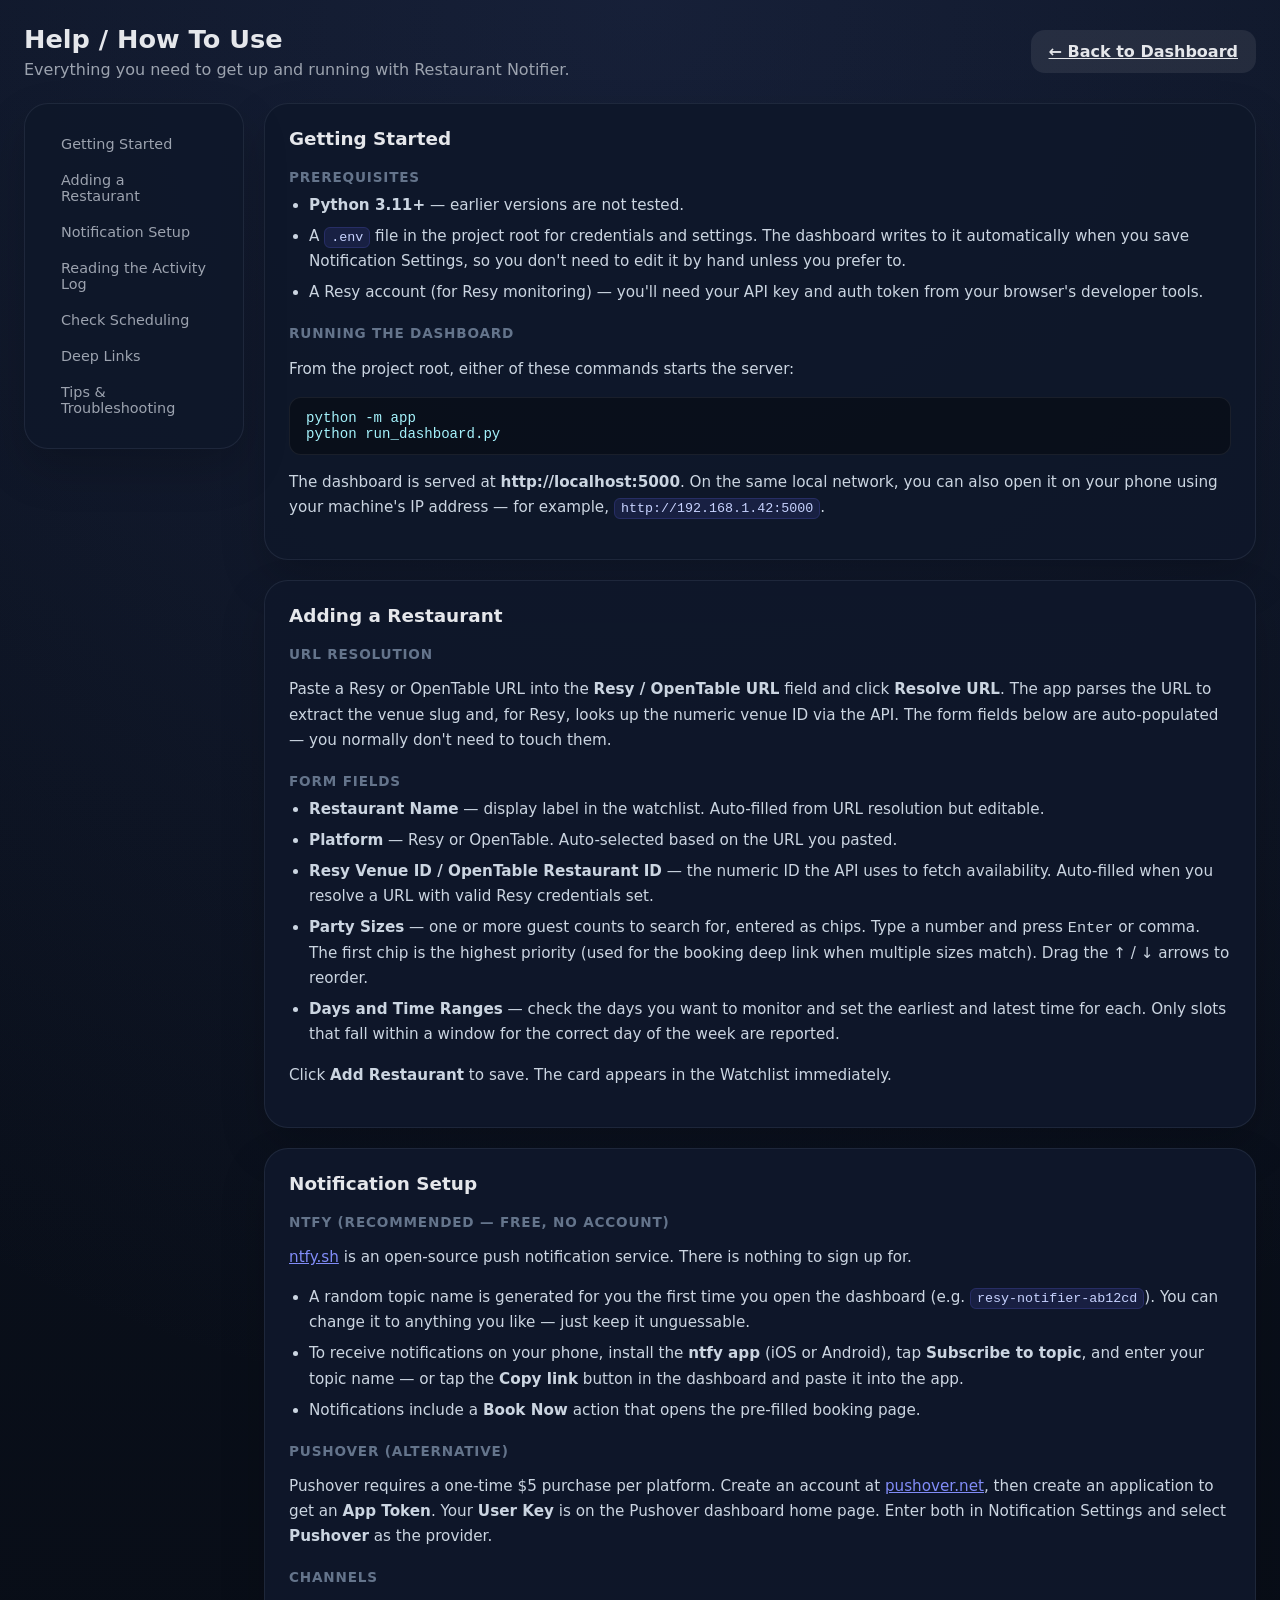
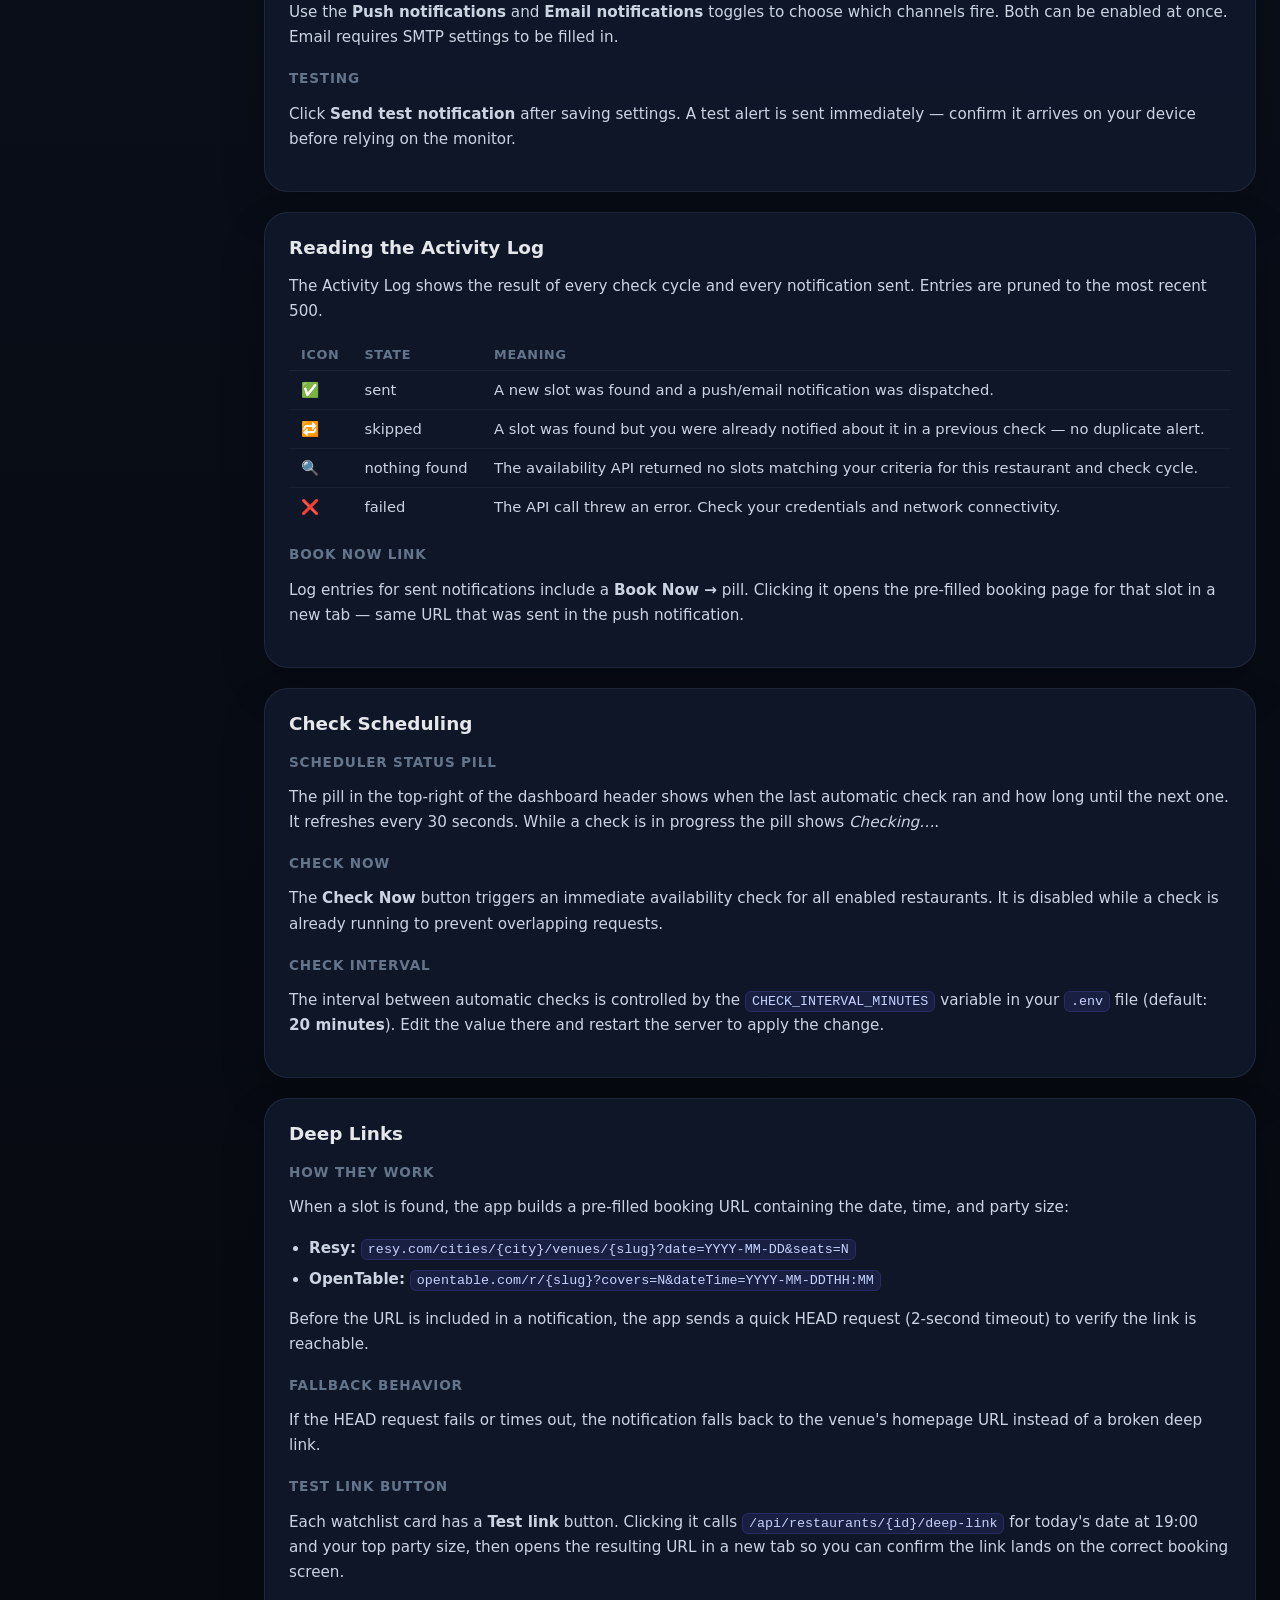
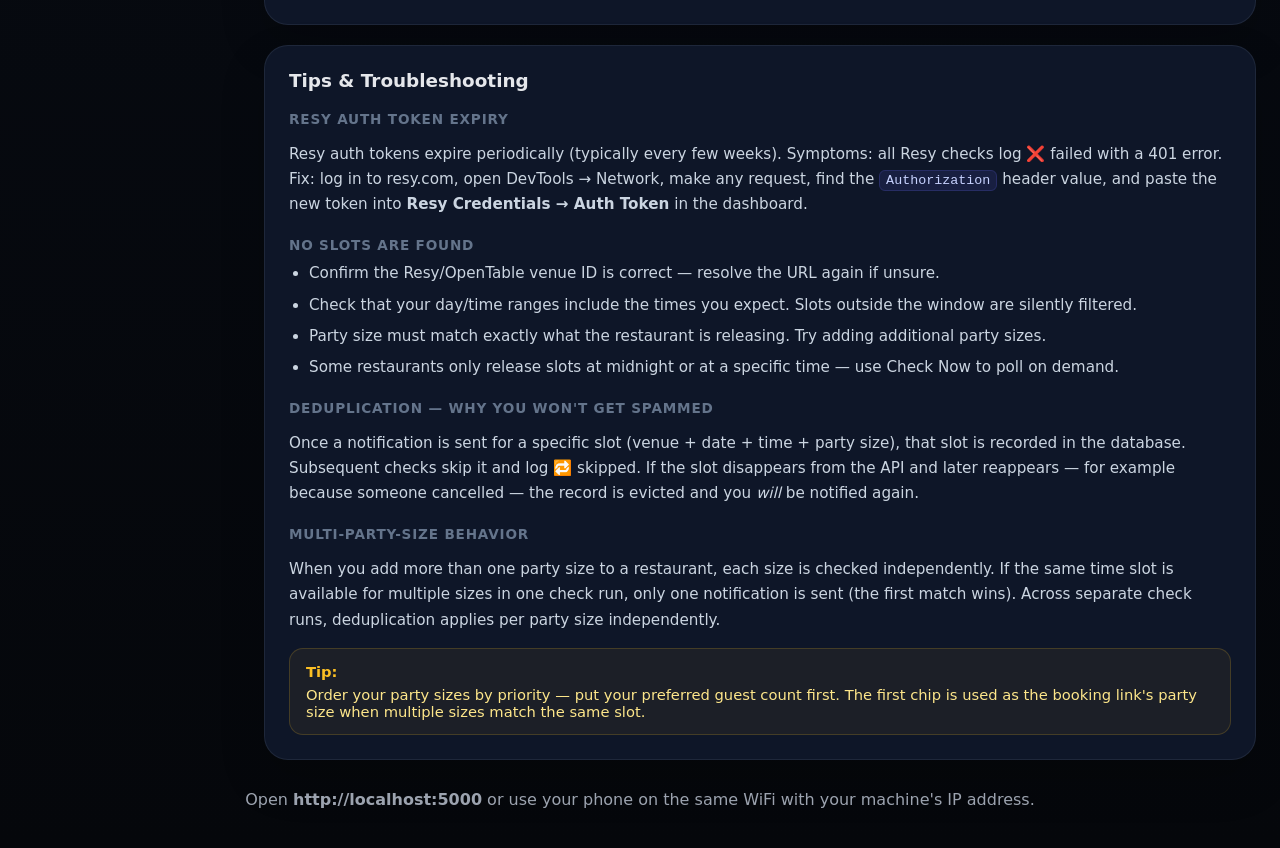
==== templates/help.html @ b2027dba "Adding a "Help" page to the UI" ====
<!DOCTYPE html>
<html lang="en">
<head>
  <meta charset="UTF-8" />
  <meta name="viewport" content="width=device-width, initial-scale=1.0" />
  <title>Help — Restaurant Notifier</title>
  <link rel="stylesheet" href="/static/style.css" />
  <style>
    .help-layout {
      display: grid;
      gap: 20px;
      grid-template-columns: 220px 1fr;
      align-items: start;
    }

    .help-toc {
      position: sticky;
      top: 24px;
    }

    .help-toc ul {
      list-style: none;
      margin: 0;
      padding: 0;
      display: grid;
      gap: 4px;
    }

    .help-toc li a {
      display: block;
      padding: 8px 12px;
      border-radius: 10px;
      color: #9ca3af;
      text-decoration: none;
      font-size: 0.9rem;
      transition: background 0.15s, color 0.15s;
    }

    .help-toc li a:hover {
      background: rgba(255, 255, 255, 0.05);
      color: #e5e7eb;
    }

    .help-body {
      display: grid;
      gap: 20px;
    }

    .help-section {
      scroll-margin-top: 24px;
    }

    .help-section h2 {
      margin: 0 0 16px;
      font-size: 1.15rem;
    }

    .help-section h3 {
      margin: 20px 0 8px;
      font-size: 0.85rem;
      font-weight: 600;
      text-transform: uppercase;
      letter-spacing: 0.06em;
      color: #64748b;
    }

    .help-section p,
    .help-section li {
      color: #cbd5e1;
      line-height: 1.65;
      font-size: 0.95rem;
    }

    .help-section ul,
    .help-section ol {
      margin: 8px 0 0;
      padding-left: 20px;
      display: grid;
      gap: 6px;
    }

    code {
      font-family: "Cascadia Code", "Fira Code", ui-monospace, monospace;
      font-size: 0.88em;
      padding: 2px 6px;
      border-radius: 6px;
      background: rgba(99, 102, 241, 0.12);
      color: #c7d2fe;
      border: 1px solid rgba(99, 102, 241, 0.2);
    }

    .cmd-block {
      display: block;
      width: 100%;
      margin: 10px 0;
      padding: 12px 16px;
      border-radius: 12px;
      background: rgba(0, 0, 0, 0.35);
      border: 1px solid rgba(255, 255, 255, 0.07);
      color: #a5f3fc;
      font-family: "Cascadia Code", "Fira Code", ui-monospace, monospace;
      font-size: 0.88rem;
      white-space: pre;
      overflow-x: auto;
    }

    .log-table {
      width: 100%;
      border-collapse: collapse;
      margin-top: 10px;
      font-size: 0.92rem;
    }

    .log-table th {
      text-align: left;
      padding: 8px 12px;
      color: #64748b;
      font-size: 0.8rem;
      font-weight: 600;
      text-transform: uppercase;
      letter-spacing: 0.05em;
      border-bottom: 1px solid rgba(255, 255, 255, 0.06);
    }

    .log-table td {
      padding: 10px 12px;
      color: #cbd5e1;
      border-bottom: 1px solid rgba(255, 255, 255, 0.04);
      vertical-align: top;
    }

    .log-table tr:last-child td {
      border-bottom: none;
    }

    .callout {
      display: grid;
      gap: 6px;
      padding: 14px 16px;
      border-radius: 14px;
      background: rgba(251, 191, 36, 0.06);
      border: 1px solid rgba(251, 191, 36, 0.18);
      color: #fde68a;
      font-size: 0.92rem;
      margin-top: 12px;
    }

    .callout strong {
      color: #fbbf24;
    }

    @media (max-width: 860px) {
      .help-layout {
        grid-template-columns: 1fr;
      }
      .help-toc {
        position: static;
      }
    }
  </style>
</head>
<body>
  <div class="page-shell">
    <header class="app-header">
      <div>
        <h1>Help / How To Use</h1>
        <p>Everything you need to get up and running with Restaurant Notifier.</p>
      </div>
      <a href="/" class="button button-secondary">← Back to Dashboard</a>
    </header>

    <div class="help-layout">

      <!-- Table of Contents -->
      <nav class="panel help-toc" aria-label="Page sections">
        <ul>
          <li><a href="#getting-started">Getting Started</a></li>
          <li><a href="#adding-restaurant">Adding a Restaurant</a></li>
          <li><a href="#notifications">Notification Setup</a></li>
          <li><a href="#activity-log">Reading the Activity Log</a></li>
          <li><a href="#scheduling">Check Scheduling</a></li>
          <li><a href="#deep-links">Deep Links</a></li>
          <li><a href="#tips">Tips &amp; Troubleshooting</a></li>
        </ul>
      </nav>

      <div class="help-body">

        <!-- Getting Started -->
        <section id="getting-started" class="panel help-section">
          <h2>Getting Started</h2>

          <h3>Prerequisites</h3>
          <ul>
            <li><strong>Python 3.11+</strong> — earlier versions are not tested.</li>
            <li>A <code>.env</code> file in the project root for credentials and settings. The dashboard writes to it automatically when you save Notification Settings, so you don't need to edit it by hand unless you prefer to.</li>
            <li>A Resy account (for Resy monitoring) — you'll need your API key and auth token from your browser's developer tools.</li>
          </ul>

          <h3>Running the dashboard</h3>
          <p>From the project root, either of these commands starts the server:</p>
          <code class="cmd-block">python -m app
python run_dashboard.py</code>
          <p>The dashboard is served at <strong>http://localhost:5000</strong>. On the same local network, you can also open it on your phone using your machine's IP address — for example, <code>http://192.168.1.42:5000</code>.</p>
        </section>

        <!-- Adding a Restaurant -->
        <section id="adding-restaurant" class="panel help-section">
          <h2>Adding a Restaurant</h2>

          <h3>URL resolution</h3>
          <p>Paste a Resy or OpenTable URL into the <strong>Resy / OpenTable URL</strong> field and click <strong>Resolve URL</strong>. The app parses the URL to extract the venue slug and, for Resy, looks up the numeric venue ID via the API. The form fields below are auto-populated — you normally don't need to touch them.</p>

          <h3>Form fields</h3>
          <ul>
            <li><strong>Restaurant Name</strong> — display label in the watchlist. Auto-filled from URL resolution but editable.</li>
            <li><strong>Platform</strong> — Resy or OpenTable. Auto-selected based on the URL you pasted.</li>
            <li><strong>Resy Venue ID / OpenTable Restaurant ID</strong> — the numeric ID the API uses to fetch availability. Auto-filled when you resolve a URL with valid Resy credentials set.</li>
            <li><strong>Party Sizes</strong> — one or more guest counts to search for, entered as chips. Type a number and press <kbd>Enter</kbd> or comma. The first chip is the highest priority (used for the booking deep link when multiple sizes match). Drag the ↑ / ↓ arrows to reorder.</li>
            <li><strong>Days and Time Ranges</strong> — check the days you want to monitor and set the earliest and latest time for each. Only slots that fall within a window for the correct day of the week are reported.</li>
          </ul>

          <p>Click <strong>Add Restaurant</strong> to save. The card appears in the Watchlist immediately.</p>
        </section>

        <!-- Notification Setup -->
        <section id="notifications" class="panel help-section">
          <h2>Notification Setup</h2>

          <h3>ntfy (recommended — free, no account)</h3>
          <p><a href="https://ntfy.sh" style="color:#818cf8">ntfy.sh</a> is an open-source push notification service. There is nothing to sign up for.</p>
          <ul>
            <li>A random topic name is generated for you the first time you open the dashboard (e.g. <code>resy-notifier-ab12cd</code>). You can change it to anything you like — just keep it unguessable.</li>
            <li>To receive notifications on your phone, install the <strong>ntfy app</strong> (iOS or Android), tap <strong>Subscribe to topic</strong>, and enter your topic name — or tap the <strong>Copy link</strong> button in the dashboard and paste it into the app.</li>
            <li>Notifications include a <strong>Book Now</strong> action that opens the pre-filled booking page.</li>
          </ul>

          <h3>Pushover (alternative)</h3>
          <p>Pushover requires a one-time $5 purchase per platform. Create an account at <a href="https://pushover.net" style="color:#818cf8">pushover.net</a>, then create an application to get an <strong>App Token</strong>. Your <strong>User Key</strong> is on the Pushover dashboard home page. Enter both in Notification Settings and select <strong>Pushover</strong> as the provider.</p>

          <h3>Channels</h3>
          <p>Use the <strong>Push notifications</strong> and <strong>Email notifications</strong> toggles to choose which channels fire. Both can be enabled at once. Email requires SMTP settings to be filled in.</p>

          <h3>Testing</h3>
          <p>Click <strong>Send test notification</strong> after saving settings. A test alert is sent immediately — confirm it arrives on your device before relying on the monitor.</p>
        </section>

        <!-- Activity Log -->
        <section id="activity-log" class="panel help-section">
          <h2>Reading the Activity Log</h2>
          <p>The Activity Log shows the result of every check cycle and every notification sent. Entries are pruned to the most recent 500.</p>

          <table class="log-table">
            <thead>
              <tr>
                <th>Icon</th>
                <th>State</th>
                <th>Meaning</th>
              </tr>
            </thead>
            <tbody>
              <tr>
                <td>✅</td>
                <td>sent</td>
                <td>A new slot was found and a push/email notification was dispatched.</td>
              </tr>
              <tr>
                <td>🔁</td>
                <td>skipped</td>
                <td>A slot was found but you were already notified about it in a previous check — no duplicate alert.</td>
              </tr>
              <tr>
                <td>🔍</td>
                <td>nothing found</td>
                <td>The availability API returned no slots matching your criteria for this restaurant and check cycle.</td>
              </tr>
              <tr>
                <td>❌</td>
                <td>failed</td>
                <td>The API call threw an error. Check your credentials and network connectivity.</td>
              </tr>
            </tbody>
          </table>

          <h3>Book Now link</h3>
          <p>Log entries for sent notifications include a <strong>Book Now →</strong> pill. Clicking it opens the pre-filled booking page for that slot in a new tab — same URL that was sent in the push notification.</p>
        </section>

        <!-- Check Scheduling -->
        <section id="scheduling" class="panel help-section">
          <h2>Check Scheduling</h2>

          <h3>Scheduler status pill</h3>
          <p>The pill in the top-right of the dashboard header shows when the last automatic check ran and how long until the next one. It refreshes every 30 seconds. While a check is in progress the pill shows <em>Checking…</em>.</p>

          <h3>Check Now</h3>
          <p>The <strong>Check Now</strong> button triggers an immediate availability check for all enabled restaurants. It is disabled while a check is already running to prevent overlapping requests.</p>

          <h3>Check interval</h3>
          <p>The interval between automatic checks is controlled by the <code>CHECK_INTERVAL_MINUTES</code> variable in your <code>.env</code> file (default: <strong>20 minutes</strong>). Edit the value there and restart the server to apply the change.</p>
        </section>

        <!-- Deep Links -->
        <section id="deep-links" class="panel help-section">
          <h2>Deep Links</h2>

          <h3>How they work</h3>
          <p>When a slot is found, the app builds a pre-filled booking URL containing the date, time, and party size:</p>
          <ul>
            <li><strong>Resy:</strong> <code>resy.com/cities/{city}/venues/{slug}?date=YYYY-MM-DD&amp;seats=N</code></li>
            <li><strong>OpenTable:</strong> <code>opentable.com/r/{slug}?covers=N&amp;dateTime=YYYY-MM-DDTHH:MM</code></li>
          </ul>
          <p>Before the URL is included in a notification, the app sends a quick HEAD request (2-second timeout) to verify the link is reachable.</p>

          <h3>Fallback behavior</h3>
          <p>If the HEAD request fails or times out, the notification falls back to the venue's homepage URL instead of a broken deep link.</p>

          <h3>Test Link button</h3>
          <p>Each watchlist card has a <strong>Test link</strong> button. Clicking it calls <code>/api/restaurants/{id}/deep-link</code> for today's date at 19:00 and your top party size, then opens the resulting URL in a new tab so you can confirm the link lands on the correct booking screen.</p>
        </section>

        <!-- Tips & Troubleshooting -->
        <section id="tips" class="panel help-section">
          <h2>Tips &amp; Troubleshooting</h2>

          <h3>Resy auth token expiry</h3>
          <p>Resy auth tokens expire periodically (typically every few weeks). Symptoms: all Resy checks log ❌ failed with a 401 error. Fix: log in to resy.com, open DevTools → Network, make any request, find the <code>Authorization</code> header value, and paste the new token into <strong>Resy Credentials → Auth Token</strong> in the dashboard.</p>

          <h3>No slots are found</h3>
          <ul>
            <li>Confirm the Resy/OpenTable venue ID is correct — resolve the URL again if unsure.</li>
            <li>Check that your day/time ranges include the times you expect. Slots outside the window are silently filtered.</li>
            <li>Party size must match exactly what the restaurant is releasing. Try adding additional party sizes.</li>
            <li>Some restaurants only release slots at midnight or at a specific time — use Check Now to poll on demand.</li>
          </ul>

          <h3>Deduplication — why you won't get spammed</h3>
          <p>Once a notification is sent for a specific slot (venue + date + time + party size), that slot is recorded in the database. Subsequent checks skip it and log 🔁 skipped. If the slot disappears from the API and later reappears — for example because someone cancelled — the record is evicted and you <em>will</em> be notified again.</p>

          <h3>Multi-party-size behavior</h3>
          <p>When you add more than one party size to a restaurant, each size is checked independently. If the same time slot is available for multiple sizes in one check run, only one notification is sent (the first match wins). Across separate check runs, deduplication applies per party size independently.</p>

          <div class="callout">
            <strong>Tip:</strong> Order your party sizes by priority — put your preferred guest count first. The first chip is used as the booking link's party size when multiple sizes match the same slot.
          </div>
        </section>

      </div><!-- /.help-body -->
    </div><!-- /.help-layout -->

    <footer class="app-footer">
      <p>Open <strong>http://localhost:5000</strong> or use your phone on the same WiFi with your machine's IP address.</p>
    </footer>
  </div>
  <!-- No JS required on this page -->
</body>
</html>
---- static/style.css ----
* {
  box-sizing: border-box;
}

:root {
  color-scheme: dark;
  font-family: Inter, system-ui, -apple-system, BlinkMacSystemFont, "Segoe UI", sans-serif;
  background: #090b10;
  color: #e5e7eb;
}

body {
  margin: 0;
  min-height: 100vh;
  background: radial-gradient(circle at top, rgba(88, 111, 194, 0.15), transparent 35%),
    linear-gradient(180deg, #0b1220 0%, #05070b 100%);
}

.page-shell {
  max-width: 1300px;
  margin: 0 auto;
  padding: 24px;
}

.app-header,
.section-header {
  display: flex;
  align-items: center;
  justify-content: space-between;
  gap: 16px;
}

.app-header {
  margin-bottom: 24px;
}

.app-header h1,
.section-header h2 {
  margin: 0;
  font-size: 1.6rem;
}

.app-header p {
  margin: 6px 0 0;
  color: #9ca3af;
}

.header-controls {
  display: flex;
  align-items: center;
  gap: 10px;
}

.status-pill {
  display: inline-flex;
  padding: 10px 14px;
  border-radius: 999px;
  background: rgba(255, 255, 255, 0.06);
  border: 1px solid rgba(255, 255, 255, 0.08);
  color: #d1d5db;
  font-size: 0.95rem;
}

.dashboard-grid {
  display: grid;
  gap: 20px;
  grid-template-columns: 1fr 1.25fr;
}

.panel {
  background: rgba(15, 23, 42, 0.96);
  border: 1px solid rgba(148, 163, 184, 0.12);
  border-radius: 24px;
  padding: 24px;
  box-shadow: 0 20px 45px rgba(0, 0, 0, 0.18);
}

.panel-highlight {
  grid-column: 1 / -1;
}

.panel-card-list {
  min-height: 360px;
}

.panel-log,
.panel-settings {
  grid-column: 1 / -1;
}

.card-list,
.log-list {
  display: grid;
  gap: 16px;
}

.restaurant-card {
  background: rgba(30, 41, 59, 0.96);
  border: 1px solid rgba(148, 163, 184, 0.12);
  border-radius: 18px;
  padding: 18px;
}

.card-header {
  display: flex;
  justify-content: space-between;
  gap: 16px;
  align-items: center;
}

.card-header strong {
  font-size: 1rem;
}

.platform-badge,
.status-chip {
  display: inline-flex;
  align-items: center;
  gap: 6px;
  padding: 6px 10px;
  border-radius: 999px;
  font-size: 0.8rem;
  letter-spacing: 0.01em;
}

.platform-badge {
  background: rgba(99, 102, 241, 0.15);
  color: #c7d2fe;
}

.status-chip {
  background: rgba(34, 197, 94, 0.16);
  color: #a7f3d0;
}

.card-body,
.restaurant-form,
.settings-form {
  margin-top: 18px;
}

.summary-row {
  display: grid;
  gap: 10px;
  grid-template-columns: repeat(2, minmax(0, 1fr));
}

.summary-item {
  background: rgba(255, 255, 255, 0.03);
  border: 1px solid rgba(255, 255, 255, 0.06);
  border-radius: 14px;
  padding: 12px 14px;
  color: #cbd5e1;
  font-size: 0.95rem;
}

.button {
  display: inline-flex;
  align-items: center;
  justify-content: center;
  border: none;
  border-radius: 14px;
  padding: 12px 18px;
  cursor: pointer;
  font-weight: 600;
  color: #e5e7eb;
  background: rgba(148, 163, 184, 0.15);
  transition: background 0.2s ease, transform 0.2s ease;
}

.button:hover {
  background: rgba(148, 163, 184, 0.24);
  transform: translateY(-1px);
}

.button-primary {
  background: #4f46e5;
}

.button-primary:hover {
  background: #4338ca;
}

.button-secondary {
  background: rgba(255,255,255,0.08);
}

.form-group {
  display: grid;
  gap: 8px;
  margin-bottom: 16px;
}

.form-group label {
  font-size: 0.95rem;
  color: #cbd5e1;
}

.form-group input,
.form-group select,
.form-group textarea {
  width: 100%;
  border: 1px solid rgba(255, 255, 255, 0.1);
  background: rgba(15, 23, 42, 0.98);
  color: #e5e7eb;
  border-radius: 12px;
  padding: 12px 14px;
}

.form-group input:focus,
.form-group select:focus,
.form-group textarea:focus {
  outline: none;
  border-color: rgba(99, 102, 241, 0.7);
  box-shadow: 0 0 0 3px rgba(99, 102, 241, 0.12);
}

.checkbox-grid {
  display: grid;
  grid-template-columns: repeat(4, minmax(0, 1fr));
  gap: 10px;
}

.checkbox-grid label {
  display: flex;
  align-items: center;
  gap: 10px;
  font-size: 0.95rem;
  color: #d1d5db;
}

.days-time-grid {
  display: flex;
  flex-direction: column;
  gap: 12px;
}

.day-time-row {
  display: flex;
  align-items: center;
  gap: 12px;
}

.day-time-row input[type="checkbox"] {
  margin: 0;
}

.day-time-row label {
  min-width: 80px;
  font-size: 0.95rem;
  color: #d1d5db;
}

.day-time-row input[type="time"] {
  flex: 1;
}

.time-row {
  display: grid;
  grid-template-columns: repeat(2, minmax(0, 1fr));
  gap: 16px;
}

.message {
  margin-top: 14px;
  padding: 14px;
  border-radius: 16px;
  background: rgba(30, 41, 59, 0.9);
  border: 1px solid rgba(148, 163, 184, 0.14);
  color: #e2e8f0;
}

.message.error {
  border-color: rgba(248, 113, 113, 0.3);
  background: rgba(239, 68, 68, 0.12);
}

.message.success {
  border-color: rgba(52, 211, 153, 0.3);
  background: rgba(34, 197, 94, 0.12);
}

.log-item {
  border-radius: 16px;
  padding: 14px;
  background: rgba(15, 23, 42, 0.9);
  border: 1px solid rgba(148, 163, 184, 0.08);
  display: grid;
  gap: 8px;
}

.log-item.highlight {
  border-color: rgba(16, 185, 129, 0.35);
  background: rgba(16, 185, 129, 0.12);
}

.log-item time {
  color: #9ca3af;
  font-size: 0.85rem;
}

.log-item p {
  margin: 0;
  color: inherit;
}

.settings-form {
  display: grid;
}

.edit-panel {
  margin-top: 16px;
  padding: 16px;
  background: rgba(255, 255, 255, 0.02);
  border-radius: 16px;
}

.edit-panel.hidden {
  display: none;
}

.edit-actions {
  display: flex;
  flex-wrap: wrap;
  gap: 12px;
  margin-top: 16px;
}

.app-footer {
  margin-top: 30px;
  text-align: center;
  color: #9ca3af;
}

.settings-section {
  margin-bottom: 28px;
}

.settings-section h3 {
  margin: 0 0 16px;
  font-size: 0.9rem;
  font-weight: 600;
  text-transform: uppercase;
  letter-spacing: 0.06em;
  color: #64748b;
}

.toggle-row {
  display: flex;
  gap: 24px;
  flex-wrap: wrap;
}

.toggle-label {
  display: flex;
  align-items: center;
  gap: 10px;
  font-size: 0.95rem;
  color: #d1d5db;
  cursor: pointer;
}

.toggle-label input[type="checkbox"] {
  width: 16px;
  height: 16px;
  accent-color: #4f46e5;
}

.input-with-action {
  display: flex;
  gap: 10px;
}

.input-with-action input {
  flex: 1;
}

.test-notification-row {
  margin-bottom: 28px;
  display: flex;
  flex-direction: column;
  gap: 12px;
  align-items: flex-start;
}

.log-item.level-error {
  border-color: rgba(248, 113, 113, 0.3);
  background: rgba(239, 68, 68, 0.08);
}

.book-now-link {
  display: inline-flex;
  align-items: center;
  font-size: 0.8rem;
  font-weight: 600;
  color: #818cf8;
  text-decoration: none;
  padding: 4px 10px;
  border: 1px solid rgba(99, 102, 241, 0.3);
  border-radius: 8px;
  background: rgba(99, 102, 241, 0.1);
  transition: background 0.15s ease;
  align-self: flex-start;
}

.book-now-link:hover {
  background: rgba(99, 102, 241, 0.2);
  color: #a5b4fc;
}

.chip-input-container {
  display: flex;
  flex-wrap: wrap;
  gap: 8px;
  padding: 8px 10px;
  border: 1px solid rgba(255, 255, 255, 0.1);
  border-radius: 12px;
  background: rgba(15, 23, 42, 0.98);
  min-height: 48px;
  align-items: center;
  cursor: text;
}

.chip-input-container:focus-within {
  border-color: rgba(99, 102, 241, 0.7);
  box-shadow: 0 0 0 3px rgba(99, 102, 241, 0.12);
}

.chip {
  display: inline-flex;
  align-items: center;
  gap: 3px;
  padding: 4px 6px 4px 8px;
  border-radius: 8px;
  background: rgba(99, 102, 241, 0.18);
  border: 1px solid rgba(99, 102, 241, 0.35);
  color: #c7d2fe;
  font-size: 0.85rem;
  user-select: none;
}

.chip-ordinal {
  color: #818cf8;
  font-size: 0.72rem;
  margin-right: 2px;
}

.chip-value {
  font-weight: 700;
  margin-right: 2px;
}

.chip-btn {
  border: none;
  background: none;
  cursor: pointer;
  color: #818cf8;
  padding: 0 2px;
  font-size: 0.85rem;
  line-height: 1;
  border-radius: 4px;
  transition: color 0.15s;
}

.chip-btn:hover:not(:disabled) {
  color: #a5b4fc;
}

.chip-btn:disabled {
  color: #374151;
  cursor: default;
}

.chip-input-wrap {
  flex: 1;
  min-width: 90px;
}

.chip-text-input {
  width: 100%;
  border: none;
  background: transparent;
  color: #e5e7eb;
  padding: 4px 6px;
  font-size: 0.9rem;
  outline: none;
  -moz-appearance: textfield;
}

.chip-text-input::-webkit-outer-spin-button,
.chip-text-input::-webkit-inner-spin-button {
  -webkit-appearance: none;
}

@media (max-width: 920px) {
  .dashboard-grid {
    grid-template-columns: 1fr;
  }
  .checkbox-grid {
    grid-template-columns: repeat(2, minmax(0, 1fr));
  }
}

@media (max-width: 620px) {
  .checkbox-grid {
    grid-template-columns: 1fr;
  }
}
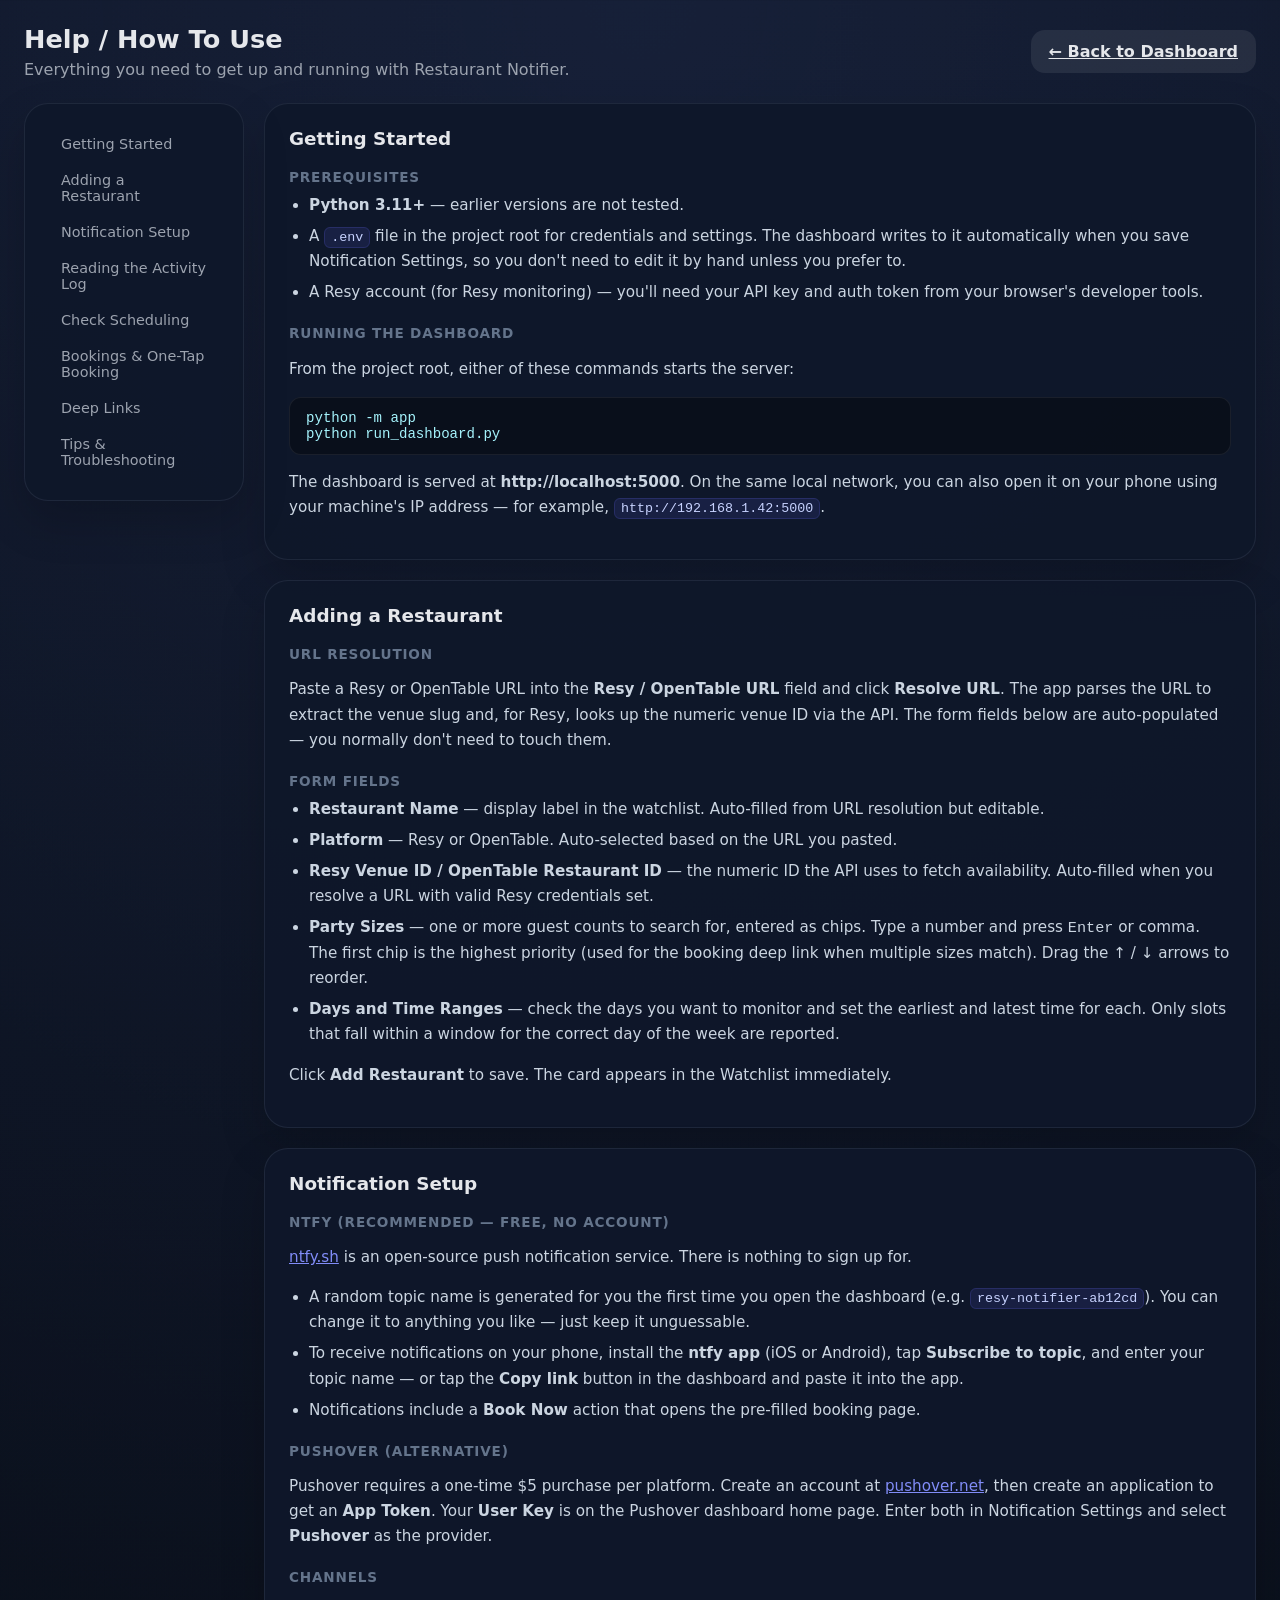
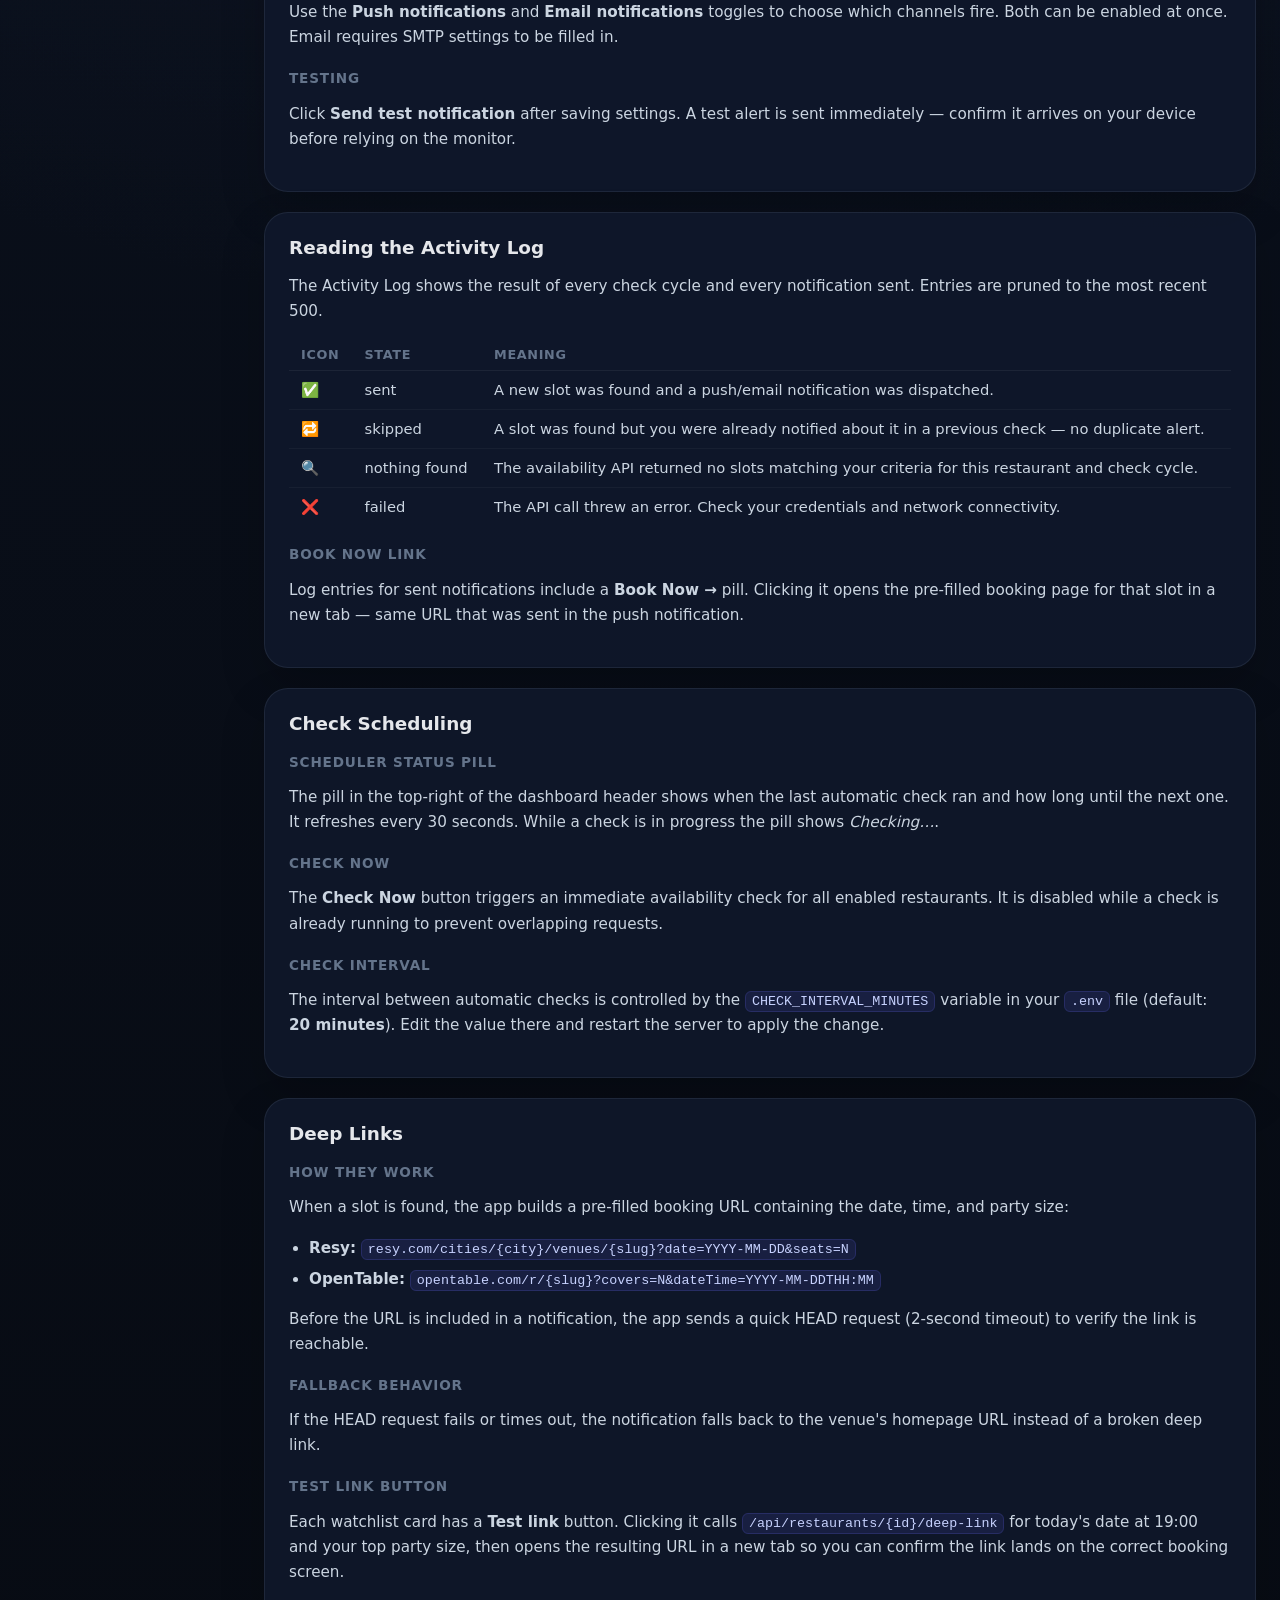
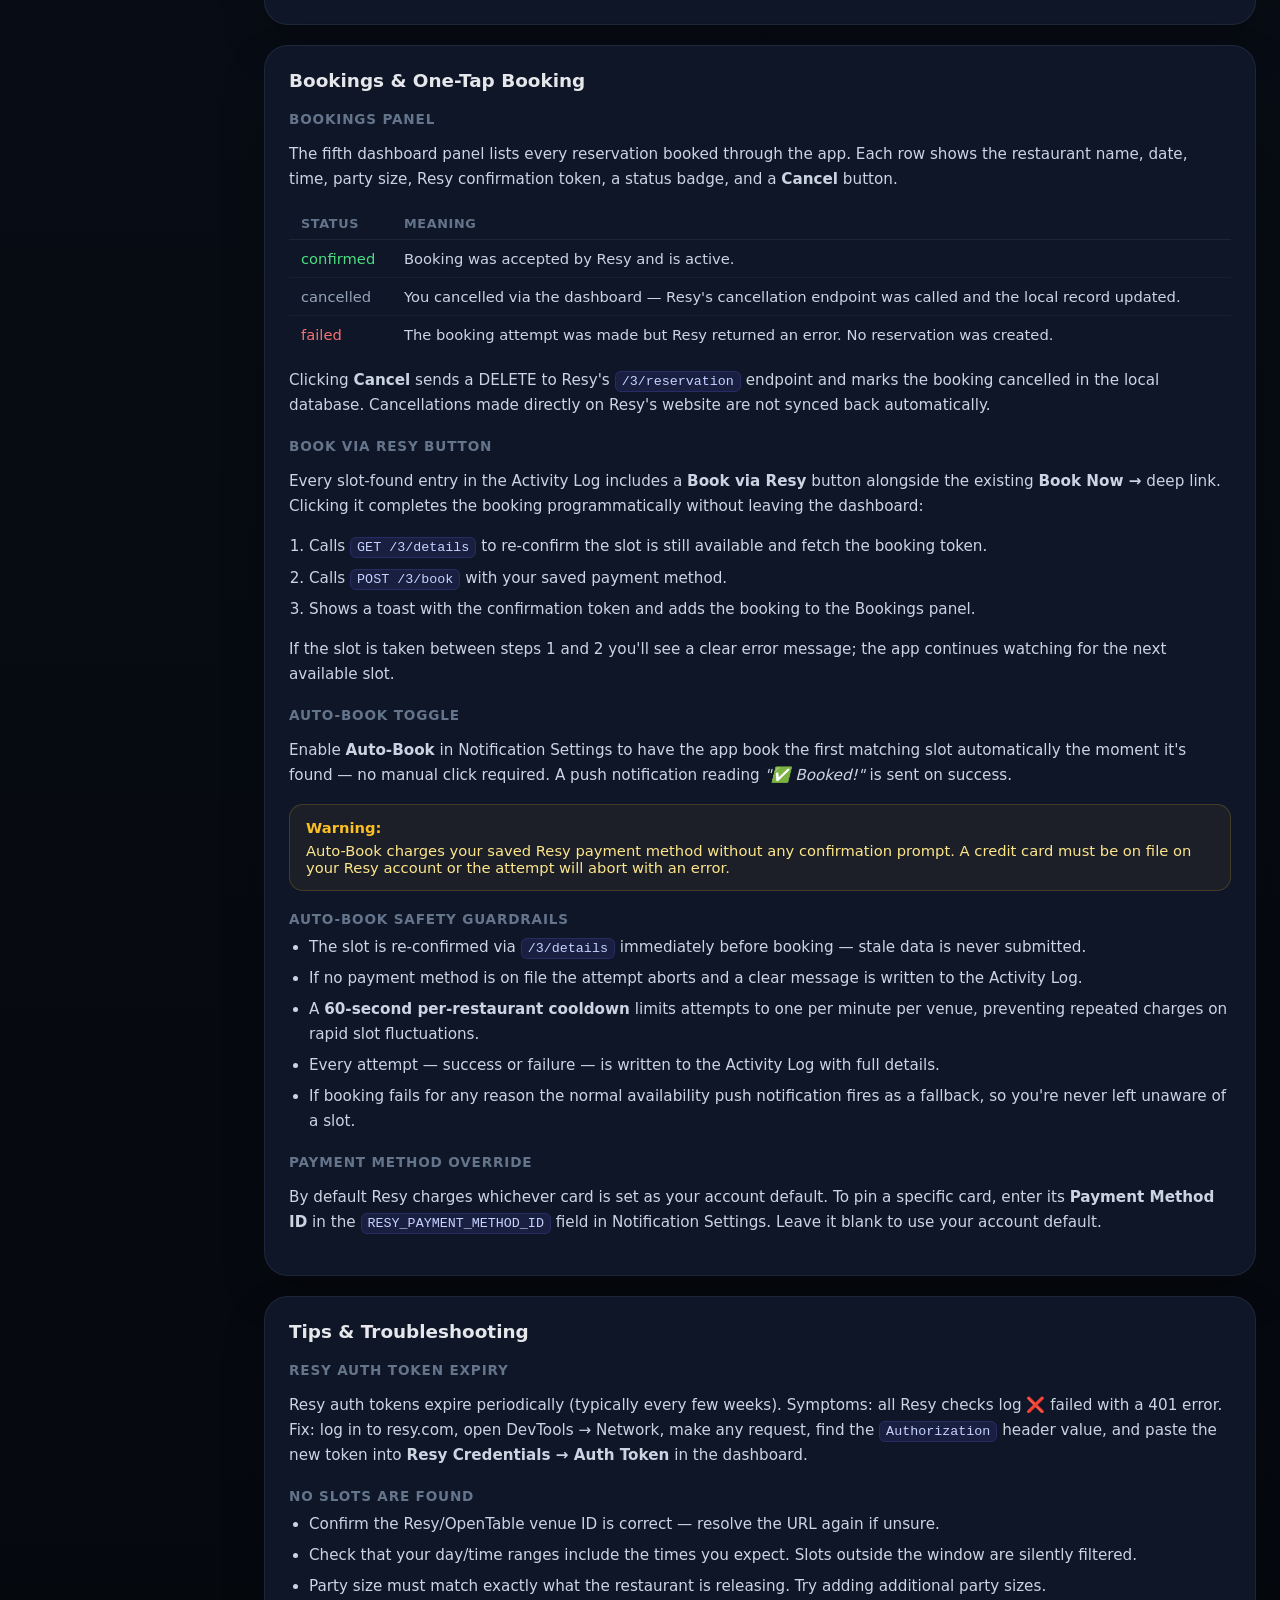
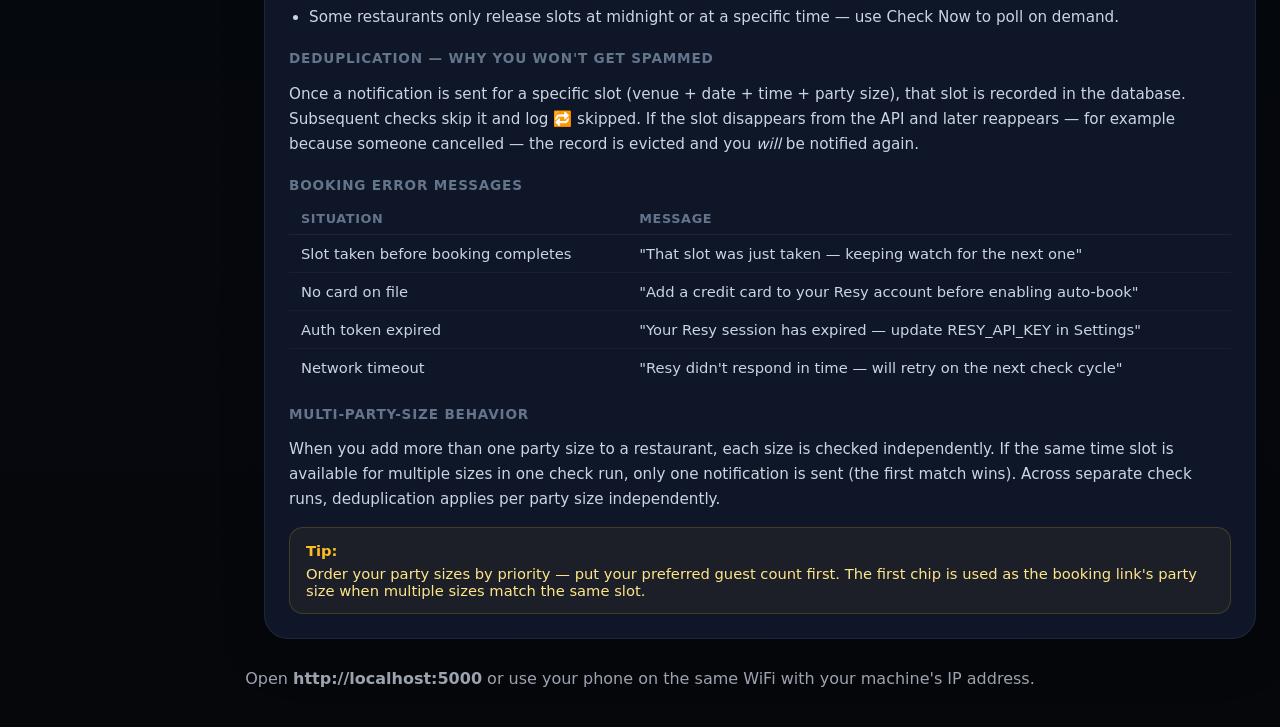
==== commit 4f7bc659: "Updating "Help" screen" ====
--- a/templates/help.html
+++ b/templates/help.html
@@ -179,6 +179,7 @@
           <li><a href="#notifications">Notification Setup</a></li>
           <li><a href="#activity-log">Reading the Activity Log</a></li>
           <li><a href="#scheduling">Check Scheduling</a></li>
+          <li><a href="#bookings">Bookings &amp; One-Tap Booking</a></li>
           <li><a href="#deep-links">Deep Links</a></li>
           <li><a href="#tips">Tips &amp; Troubleshooting</a></li>
         </ul>
@@ -319,6 +320,67 @@
           <p>Each watchlist card has a <strong>Test link</strong> button. Clicking it calls <code>/api/restaurants/{id}/deep-link</code> for today's date at 19:00 and your top party size, then opens the resulting URL in a new tab so you can confirm the link lands on the correct booking screen.</p>
         </section>
 
+        <!-- Bookings & One-Tap Booking -->
+        <section id="bookings" class="panel help-section">
+          <h2>Bookings &amp; One-Tap Booking</h2>
+
+          <h3>Bookings panel</h3>
+          <p>The fifth dashboard panel lists every reservation booked through the app. Each row shows the restaurant name, date, time, party size, Resy confirmation token, a status badge, and a <strong>Cancel</strong> button.</p>
+
+          <table class="log-table">
+            <thead>
+              <tr>
+                <th>Status</th>
+                <th>Meaning</th>
+              </tr>
+            </thead>
+            <tbody>
+              <tr>
+                <td style="color:#4ade80">confirmed</td>
+                <td>Booking was accepted by Resy and is active.</td>
+              </tr>
+              <tr>
+                <td style="color:#94a3b8">cancelled</td>
+                <td>You cancelled via the dashboard — Resy's cancellation endpoint was called and the local record updated.</td>
+              </tr>
+              <tr>
+                <td style="color:#f87171">failed</td>
+                <td>The booking attempt was made but Resy returned an error. No reservation was created.</td>
+              </tr>
+            </tbody>
+          </table>
+
+          <p>Clicking <strong>Cancel</strong> sends a DELETE to Resy's <code>/3/reservation</code> endpoint and marks the booking cancelled in the local database. Cancellations made directly on Resy's website are not synced back automatically.</p>
+
+          <h3>Book via Resy button</h3>
+          <p>Every slot-found entry in the Activity Log includes a <strong>Book via Resy</strong> button alongside the existing <strong>Book Now →</strong> deep link. Clicking it completes the booking programmatically without leaving the dashboard:</p>
+          <ol>
+            <li>Calls <code>GET /3/details</code> to re-confirm the slot is still available and fetch the booking token.</li>
+            <li>Calls <code>POST /3/book</code> with your saved payment method.</li>
+            <li>Shows a toast with the confirmation token and adds the booking to the Bookings panel.</li>
+          </ol>
+          <p>If the slot is taken between steps 1 and 2 you'll see a clear error message; the app continues watching for the next available slot.</p>
+
+          <h3>Auto-Book toggle</h3>
+          <p>Enable <strong>Auto-Book</strong> in Notification Settings to have the app book the first matching slot automatically the moment it's found — no manual click required. A push notification reading <em>"✅ Booked!"</em> is sent on success.</p>
+
+          <div class="callout">
+            <strong>Warning:</strong> Auto-Book charges your saved Resy payment method without any confirmation prompt. A credit card must be on file on your Resy account or the attempt will abort with an error.
+          </div>
+
+          <h3>Auto-Book safety guardrails</h3>
+          <ul>
+            <li>The slot is re-confirmed via <code>/3/details</code> immediately before booking — stale data is never submitted.</li>
+            <li>If no payment method is on file the attempt aborts and a clear message is written to the Activity Log.</li>
+            <li>A <strong>60-second per-restaurant cooldown</strong> limits attempts to one per minute per venue, preventing repeated charges on rapid slot fluctuations.</li>
+            <li>Every attempt — success or failure — is written to the Activity Log with full details.</li>
+            <li>If booking fails for any reason the normal availability push notification fires as a fallback, so you're never left unaware of a slot.</li>
+          </ul>
+
+          <h3>Payment method override</h3>
+          <p>By default Resy charges whichever card is set as your account default. To pin a specific card, enter its <strong>Payment Method ID</strong> in the <code>RESY_PAYMENT_METHOD_ID</code> field in Notification Settings. Leave it blank to use your account default.</p>
+        </section>
+
         <!-- Tips & Troubleshooting -->
         <section id="tips" class="panel help-section">
           <h2>Tips &amp; Troubleshooting</h2>
@@ -336,6 +398,34 @@
 
           <h3>Deduplication — why you won't get spammed</h3>
           <p>Once a notification is sent for a specific slot (venue + date + time + party size), that slot is recorded in the database. Subsequent checks skip it and log 🔁 skipped. If the slot disappears from the API and later reappears — for example because someone cancelled — the record is evicted and you <em>will</em> be notified again.</p>
+
+          <h3>Booking error messages</h3>
+          <table class="log-table">
+            <thead>
+              <tr>
+                <th>Situation</th>
+                <th>Message</th>
+              </tr>
+            </thead>
+            <tbody>
+              <tr>
+                <td>Slot taken before booking completes</td>
+                <td>"That slot was just taken — keeping watch for the next one"</td>
+              </tr>
+              <tr>
+                <td>No card on file</td>
+                <td>"Add a credit card to your Resy account before enabling auto-book"</td>
+              </tr>
+              <tr>
+                <td>Auth token expired</td>
+                <td>"Your Resy session has expired — update RESY_API_KEY in Settings"</td>
+              </tr>
+              <tr>
+                <td>Network timeout</td>
+                <td>"Resy didn't respond in time — will retry on the next check cycle"</td>
+              </tr>
+            </tbody>
+          </table>
 
           <h3>Multi-party-size behavior</h3>
           <p>When you add more than one party size to a restaurant, each size is checked independently. If the same time slot is available for multiple sizes in one check run, only one notification is sent (the first match wins). Across separate check runs, deduplication applies per party size independently.</p>
--- a/static/style.css
+++ b/static/style.css
@@ -131,6 +131,26 @@
 .status-chip {
   background: rgba(34, 197, 94, 0.16);
   color: #a7f3d0;
+}
+
+.avail-badge {
+  display: inline-flex;
+  align-items: center;
+  padding: 6px 10px;
+  border-radius: 999px;
+  font-size: 0.8rem;
+  font-weight: 600;
+  letter-spacing: 0.01em;
+}
+
+.avail-badge-some {
+  background: rgba(34, 197, 94, 0.16);
+  color: #a7f3d0;
+}
+
+.avail-badge-none {
+  background: rgba(148, 163, 184, 0.12);
+  color: #64748b;
 }
 
 .card-body,
@@ -183,6 +203,97 @@
 
 .button-secondary {
   background: rgba(255,255,255,0.08);
+}
+
+.btn-delete {
+  background: #e53935;
+  border-radius: 6px;
+  padding: 10px 16px;
+  gap: 6px;
+  color: #ffffff;
+  font-weight: 500;
+  transition: background 0.15s ease, transform 0.15s ease;
+}
+
+.btn-delete:hover {
+  background: #c62828;
+  transform: translateY(-1px);
+}
+
+.btn-delete:active {
+  background: #b01a1a;
+  transform: none;
+}
+
+/* iOS-style toggle switch — button wrapper keeps .button for mobile touch target + layout */
+.toggle-switch {
+  background: none;
+  padding: 0;
+  border-radius: 0;
+  transition: none;
+}
+
+.toggle-switch:hover {
+  background: none;
+  transform: none;
+}
+
+.toggle-switch:focus-visible {
+  outline: none;
+}
+
+.toggle-track {
+  position: relative;
+  width: 64px;
+  height: 28px;
+  border-radius: 999px;
+  background: #e53935;
+  transition: background 0.2s ease;
+  display: block;
+  flex-shrink: 0;
+}
+
+.toggle-switch:focus-visible .toggle-track {
+  outline: 2px solid #818cf8;
+  outline-offset: 2px;
+}
+
+.toggle-switch[aria-pressed="true"] .toggle-track {
+  background: #43a047;
+}
+
+.toggle-thumb {
+  position: absolute;
+  top: 2px;
+  left: 2px;
+  width: 24px;
+  height: 24px;
+  border-radius: 50%;
+  background: #ffffff;
+  box-shadow: 0 1px 3px rgba(0, 0, 0, 0.3);
+  transition: transform 0.2s ease;
+  pointer-events: none;
+}
+
+.toggle-switch[aria-pressed="true"] .toggle-thumb {
+  transform: translateX(36px);
+}
+
+.toggle-label-text {
+  position: absolute;
+  top: 50%;
+  transform: translateY(-50%);
+  font-size: 11px;
+  font-weight: 500;
+  color: #ffffff;
+  line-height: 1;
+  pointer-events: none;
+  right: 10px;
+}
+
+.toggle-switch[aria-pressed="true"] .toggle-label-text {
+  right: auto;
+  left: 10px;
 }
 
 .form-group {
@@ -492,6 +603,161 @@
   -webkit-appearance: none;
 }
 
+.panel-bookings {
+  grid-column: 1 / -1;
+}
+
+.bookings-list {
+  overflow-x: auto;
+}
+
+.empty-state {
+  color: #64748b;
+  font-size: 0.95rem;
+  margin: 0;
+}
+
+.bookings-table {
+  width: 100%;
+  border-collapse: collapse;
+  font-size: 0.9rem;
+}
+
+.bookings-table th {
+  text-align: left;
+  padding: 10px 12px;
+  color: #64748b;
+  font-size: 0.8rem;
+  font-weight: 600;
+  text-transform: uppercase;
+  letter-spacing: 0.05em;
+  border-bottom: 1px solid rgba(148, 163, 184, 0.12);
+}
+
+.bookings-table td {
+  padding: 12px 12px;
+  border-bottom: 1px solid rgba(148, 163, 184, 0.07);
+  color: #cbd5e1;
+  vertical-align: middle;
+}
+
+.bookings-table tr:last-child td {
+  border-bottom: none;
+}
+
+.token-cell {
+  font-family: monospace;
+  font-size: 0.82rem;
+  color: #94a3b8;
+  word-break: break-all;
+}
+
+.status-badge {
+  display: inline-flex;
+  align-items: center;
+  padding: 3px 10px;
+  border-radius: 999px;
+  font-size: 0.78rem;
+  font-weight: 600;
+  text-transform: capitalize;
+}
+
+.status-confirmed {
+  background: rgba(34, 197, 94, 0.16);
+  color: #a7f3d0;
+}
+
+.status-cancelled {
+  background: rgba(148, 163, 184, 0.12);
+  color: #64748b;
+}
+
+.status-failed {
+  background: rgba(239, 68, 68, 0.12);
+  color: #fca5a5;
+}
+
+.btn-cancel-booking {
+  padding: 6px 12px;
+  font-size: 0.82rem;
+  border-radius: 8px;
+  background: rgba(239, 68, 68, 0.12);
+  color: #fca5a5;
+  border: 1px solid rgba(239, 68, 68, 0.25);
+  font-weight: 500;
+}
+
+.btn-cancel-booking:hover {
+  background: rgba(239, 68, 68, 0.22);
+}
+
+.btn-book-inline {
+  padding: 5px 12px;
+  font-size: 0.8rem;
+  border-radius: 8px;
+  background: rgba(99, 102, 241, 0.15);
+  color: #c7d2fe;
+  border: 1px solid rgba(99, 102, 241, 0.3);
+  font-weight: 500;
+  margin-left: 0;
+  align-self: flex-start;
+}
+
+.btn-book-inline:hover {
+  background: rgba(99, 102, 241, 0.25);
+}
+
+.btn-book-inline:disabled {
+  opacity: 0.6;
+  cursor: default;
+}
+
+.auto-book-warning {
+  margin: 10px 0 0;
+  padding: 12px 14px;
+  border-radius: 12px;
+  background: rgba(234, 179, 8, 0.08);
+  border: 1px solid rgba(234, 179, 8, 0.25);
+  color: #fde68a;
+  font-size: 0.88rem;
+  line-height: 1.5;
+}
+
+/* Toast notifications */
+.toast {
+  position: fixed;
+  bottom: 24px;
+  right: 24px;
+  z-index: 9999;
+  padding: 14px 20px;
+  border-radius: 14px;
+  font-size: 0.95rem;
+  font-weight: 500;
+  max-width: 380px;
+  box-shadow: 0 8px 32px rgba(0, 0, 0, 0.4);
+  opacity: 0;
+  transform: translateY(12px);
+  transition: opacity 0.25s ease, transform 0.25s ease;
+  pointer-events: none;
+}
+
+.toast-visible {
+  opacity: 1;
+  transform: translateY(0);
+}
+
+.toast-success {
+  background: rgba(16, 185, 129, 0.18);
+  border: 1px solid rgba(16, 185, 129, 0.35);
+  color: #a7f3d0;
+}
+
+.toast-error {
+  background: rgba(239, 68, 68, 0.15);
+  border: 1px solid rgba(239, 68, 68, 0.35);
+  color: #fca5a5;
+}
+
 @media (max-width: 920px) {
   .dashboard-grid {
     grid-template-columns: 1fr;
@@ -506,3 +772,99 @@
     grid-template-columns: 1fr;
   }
 }
+
+@media (max-width: 768px) {
+  /* Shell */
+  .page-shell {
+    padding: 16px;
+  }
+
+  /* Header: stack vertically so controls don't overflow */
+  .app-header {
+    flex-direction: column;
+    align-items: flex-start;
+    gap: 10px;
+  }
+
+  .header-controls {
+    width: 100%;
+    flex-wrap: wrap;
+  }
+
+  /* Status pill spans full row, centered */
+  .status-pill {
+    width: 100%;
+    justify-content: center;
+  }
+
+  /* Touch targets: 44px minimum height on all buttons */
+  .button {
+    min-height: 44px;
+  }
+
+  /* Standalone form buttons full-width */
+  #resolve-url,
+  #restaurant-form > .button,
+  #settings-form > .button {
+    width: 100%;
+  }
+
+  /* Card header: stack name block and action buttons vertically */
+  .card-header {
+    flex-direction: column;
+    align-items: flex-start;
+    gap: 10px;
+  }
+
+  .card-header .edit-actions {
+    width: 100%;
+  }
+
+  /* All edit-action buttons: 2-per-row, equal width */
+  .edit-actions .button {
+    flex: 1;
+    min-width: calc(50% - 6px);
+  }
+
+  /* Day-time rows: 2-row grid so time inputs aren't squeezed */
+  .day-time-row {
+    display: grid;
+    grid-template-columns: 24px 1fr 1fr;
+    gap: 8px;
+    align-items: center;
+  }
+
+  /* Day label spans both 1fr columns */
+  .day-time-row > :nth-child(2) {
+    grid-column: 2 / span 2;
+    grid-row: 1;
+    min-width: 0;
+  }
+
+  /* Earliest time: col 2, row 2 */
+  .day-time-row > :nth-child(3) {
+    grid-column: 2;
+    grid-row: 2;
+    width: 100%;
+    min-width: 0;
+  }
+
+  /* Latest time: col 3, row 2 */
+  .day-time-row > :nth-child(4) {
+    grid-column: 3;
+    grid-row: 2;
+    width: 100%;
+    min-width: 0;
+  }
+
+  /* ntfy topic + Copy link button: stack vertically */
+  .input-with-action {
+    flex-direction: column;
+  }
+
+  /* Book Now pill: prevent long URLs from overflowing log items */
+  .book-now-link {
+    max-width: 100%;
+    word-break: break-all;
+  }
+}
